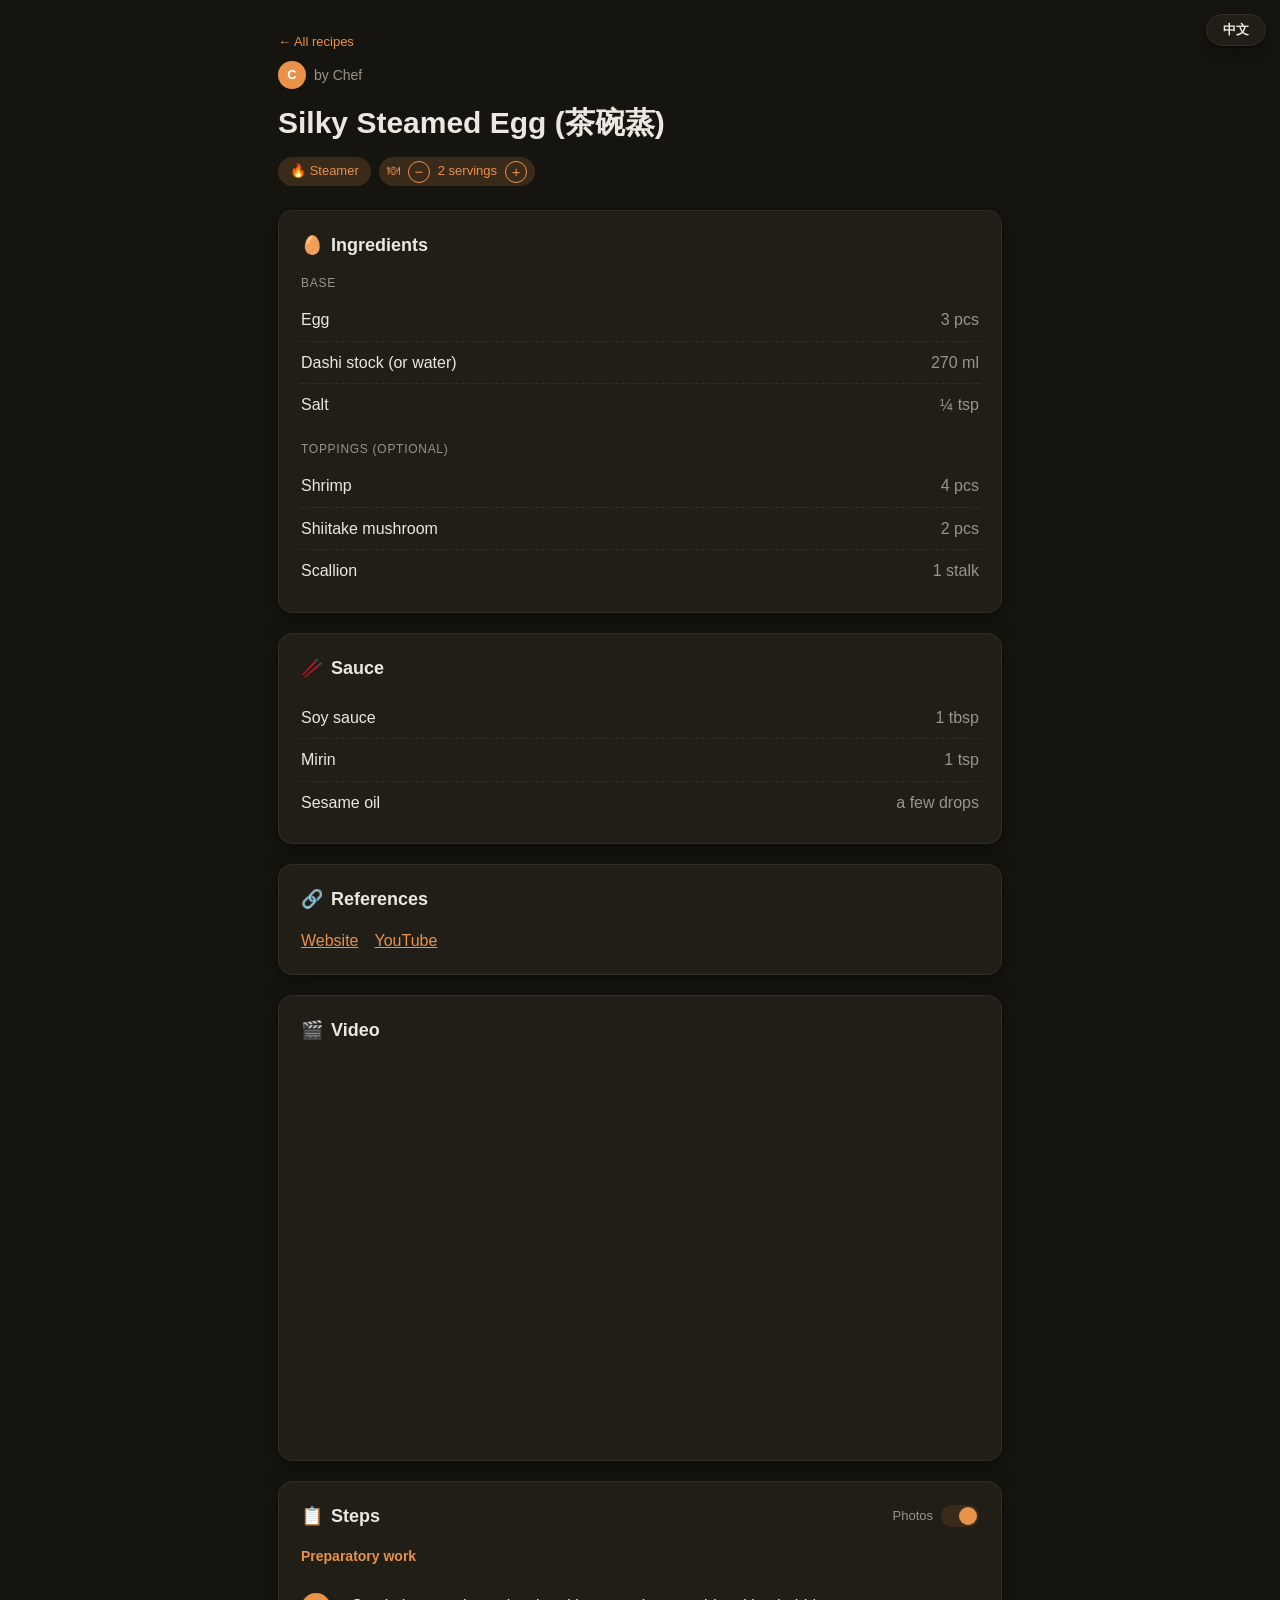
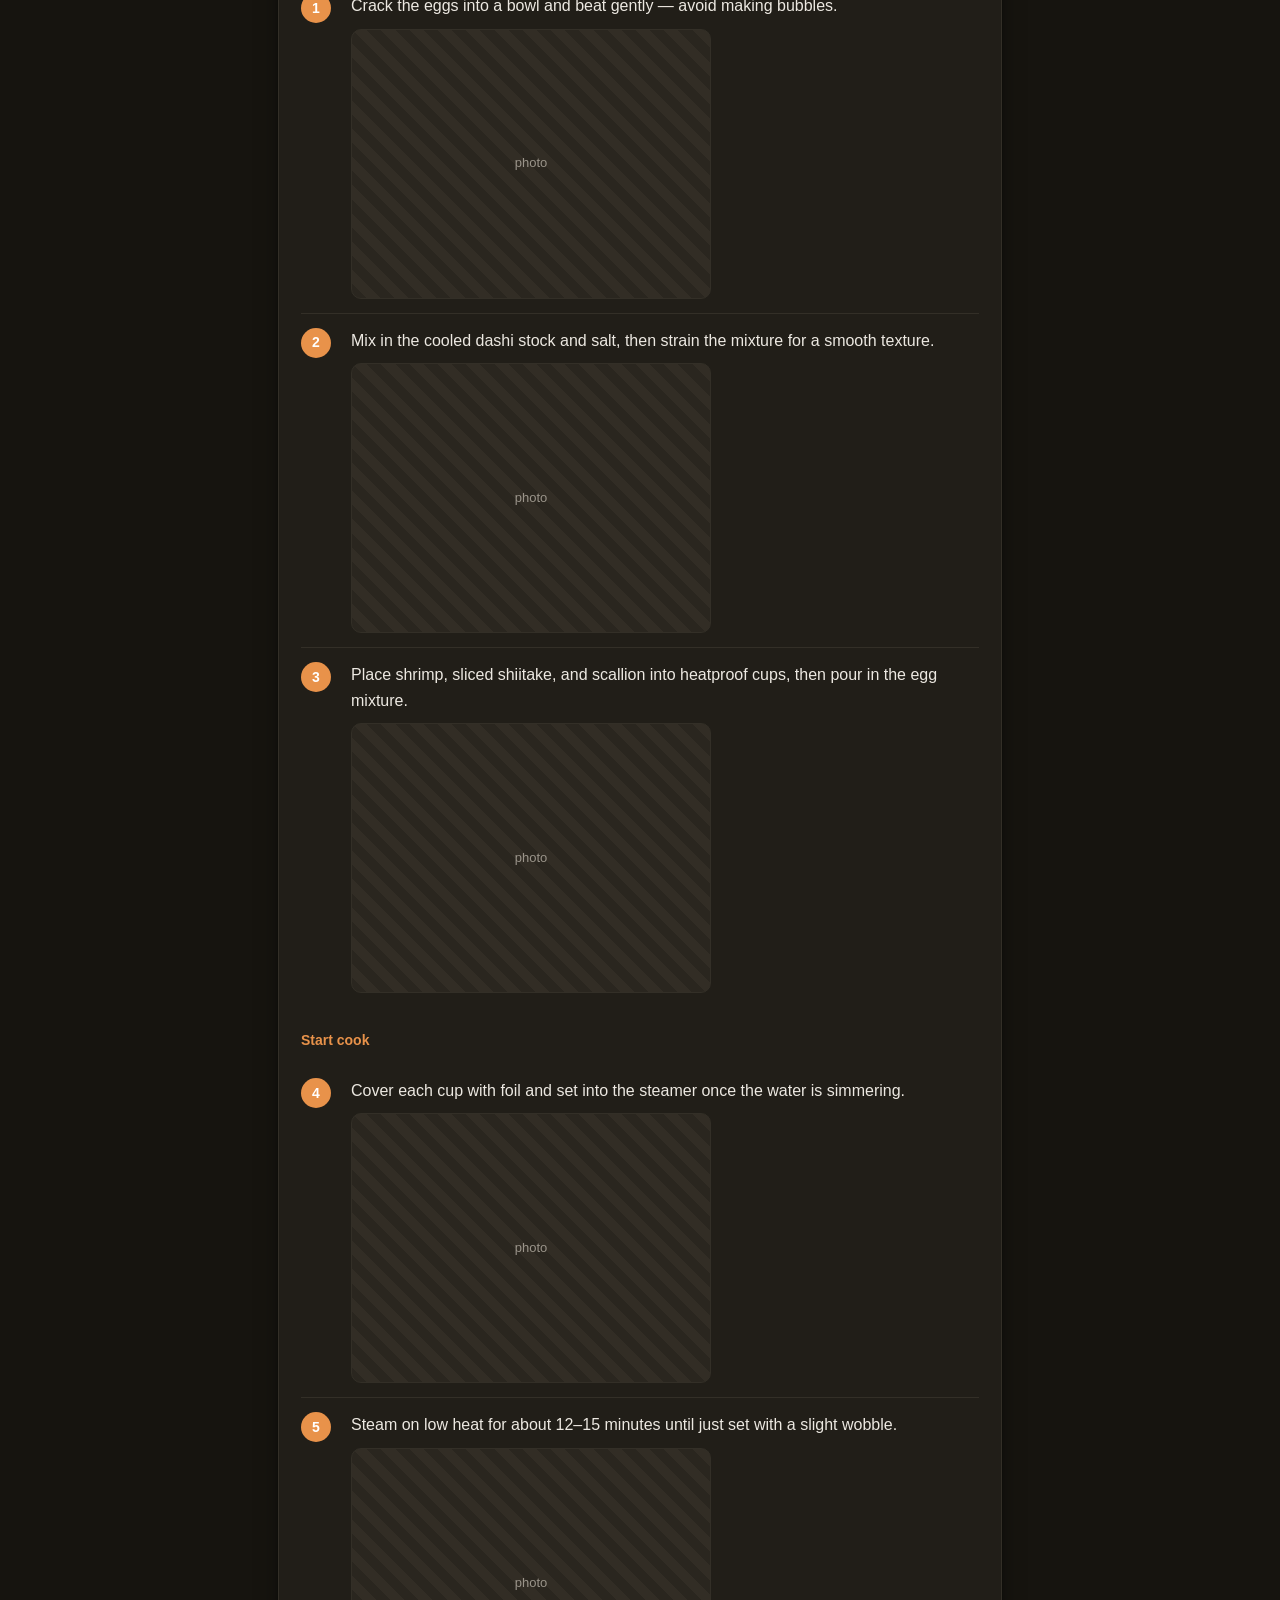
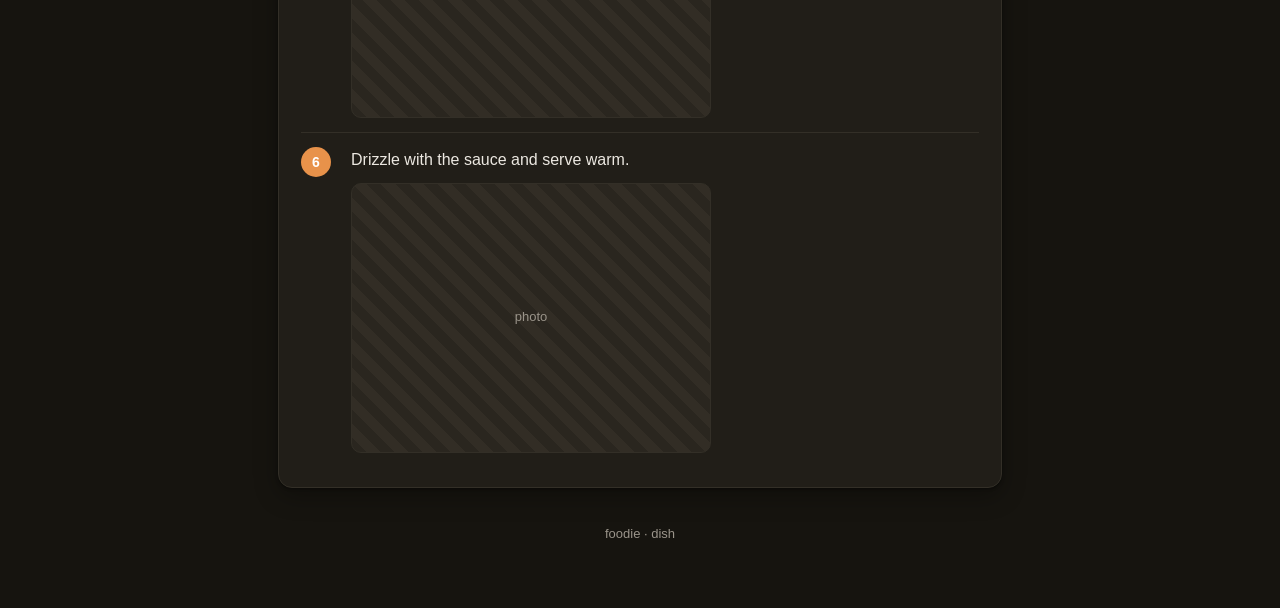
==== dish.html @ c4dac468 "Move dish catalogue into api.js; rename dish files to dish-* - api.js: FoodieApi with getDish(id), l" ====
<!DOCTYPE html>
<html lang="en">
<head>
<meta charset="UTF-8">
<meta name="viewport" content="width=device-width, initial-scale=1.0" />
<title>Chawanmushi · Dish</title>
<link rel="stylesheet" href="style.css">
</head>
<body>
<button id="langBtn" class="lang-btn" type="button">中文</button>
<div class="wrap">

  <header class="hero">
    <div class="crumb"><a id="backLink" href="recipe.html"></a></div>
    <div class="chef"><span class="avatar" id="chefAvatar"></span> <span id="chefBy"></span></div>
    <h1 id="dishName"></h1>
    <div class="tags">
      <span class="tag method" id="tagMethod"></span>
      <span class="serving-stepper">
        <span class="ic">🍽</span>
        <button type="button" id="servMinus" aria-label="Fewer servings">−</button>
        <span class="count" id="servLabel"></span>
        <button type="button" id="servPlus" aria-label="More servings">+</button>
      </span>
    </div>
  </header>

  <!-- Ingredients -->
  <section class="card">
    <h2><span class="ic">🥚</span> <span id="ingredientsTitle"></span></h2>
    <div id="ingredientsBody"></div>
  </section>

  <!-- Sauce -->
  <section class="card">
    <h2><span class="ic">🥢</span> <span id="sauceTitle"></span></h2>
    <ul class="list" id="sauceBody"></ul>
  </section>

  <!-- References -->
  <section class="card refs">
    <h2><span class="ic">🔗</span> <span id="refsTitle"></span></h2>
    <div id="refsBody"></div>
  </section>

  <!-- Video -->
  <section class="card">
    <h2><span class="ic">🎬</span> <span id="videoTitle"></span></h2>
    <div class="video">
      <iframe id="videoFrame" title="Recipe video" loading="lazy"
              allow="accelerometer; autoplay; clipboard-write; encrypted-media; gyroscope; picture-in-picture"
              allowfullscreen></iframe>
    </div>
  </section>

  <!-- Steps -->
  <section class="card">
    <h2>
      <span class="ic">📋</span> <span id="stepsTitle"></span>
      <span class="spacer"></span>
      <label class="switch">
        <span id="photoSwitchLabel"></span>
        <input type="checkbox" id="photoSwitch" checked>
        <span class="track"></span>
      </label>
    </h2>
    <div id="stepsBody"></div>
  </section>

  <footer>foodie · dish</footer>

</div>

<script src="api.js"></script>
<script>
  (function () {
    const LANG_KEY = "foodie.lang";
    const PHOTO_KEY = "foodie.showPhotos";
    const MIN_SERVINGS = 1, MAX_SERVINGS = 20;
    const $ = function (id) { return document.getElementById(id); };
    let i18n = null;           // i18n.json ui block: { en:{…}, zh:{…} }
    let dish = null;           // currently rendered dish
    let dishId = null;
    let lang = "en";
    let servings = 1;          // current (adjustable) serving count
    let showPhotos = true;     // step photo visibility

    function store(key, val) { try { localStorage.setItem(key, val); } catch (e) {} }
    function load(key) { try { return localStorage.getItem(key); } catch (e) { return null; } }

    function el(tag, className, text) {
      const node = document.createElement(tag);
      if (className) node.className = className;
      if (text != null) node.textContent = text;
      return node;
    }

    // Format a scaled amount as a tidy number with common vulgar fractions.
    const FRACTIONS = [
      [0.125, "⅛"], [0.25, "¼"], [0.333, "⅓"], [0.375, "⅜"], [0.5, "½"],
      [0.625, "⅝"], [0.667, "⅔"], [0.75, "¾"], [0.875, "⅞"]
    ];
    function fmtAmount(n) {
      const r = Math.round(n * 1000) / 1000;
      const whole = Math.floor(r + 1e-6);
      const frac = r - whole;
      if (frac <= 0.03) return String(whole);
      for (let i = 0; i < FRACTIONS.length; i++) {
        if (Math.abs(frac - FRACTIONS[i][0]) <= 0.03) {
          return (whole > 0 ? whole + " " : "") + FRACTIONS[i][1];
        }
      }
      return String(Math.round(r * 100) / 100);
    }

    // Quantity text for an item, scaled by the current serving factor.
    function qtyText(it, factor) {
      if (it.amount == null) return it.text || "";
      return fmtAmount(it.amount * factor) + (it.unit ? " " + it.unit : "");
    }

    function rows(parent, items, factor) {
      items.forEach(function (it) {
        const li = el("li");
        li.appendChild(el("span", null, it.name));
        li.appendChild(el("span", "qty", qtyText(it, factor)));
        parent.appendChild(li);
      });
    }


    function render() {
      const ui = i18n[lang];
      const L = dish[lang];
      const factor = servings / dish.servings;

      document.documentElement.lang = lang === "zh" ? "zh-Hant" : "en";
      document.title = L.name + " · dish";

      // Header
      $("langBtn").textContent = ui.langToggle;
      $("backLink").textContent = ui.back;
      $("chefAvatar").textContent = dish.chefInitial || "C";
      $("chefBy").textContent = ui.by;
      $("dishName").textContent = L.name;
      $("tagMethod").textContent = L.method;

      // Serving stepper
      $("servLabel").textContent = servings + " " + (servings === 1 ? ui.serving : ui.servings);
      $("servMinus").disabled = servings <= MIN_SERVINGS;
      $("servPlus").disabled = servings >= MAX_SERVINGS;

      // Section titles
      $("ingredientsTitle").textContent = ui.ingredients;
      $("sauceTitle").textContent = ui.sauce;
      $("refsTitle").textContent = ui.references;
      $("videoTitle").textContent = ui.video;
      $("stepsTitle").textContent = ui.steps;
      $("photoSwitchLabel").textContent = ui.showPhotos;
      $("photoSwitch").checked = showPhotos;

      // Ingredients (grouped, scaled)
      const ing = $("ingredientsBody");
      ing.innerHTML = "";
      L.ingredients.forEach(function (g) {
        ing.appendChild(el("div", "group-label", g.group));
        const ul = el("ul", "list");
        rows(ul, g.items, factor);
        ing.appendChild(ul);
      });

      // Sauce (scaled)
      const sauce = $("sauceBody");
      sauce.innerHTML = "";
      rows(sauce, L.sauce, factor);

      // References
      const refs = $("refsBody");
      refs.innerHTML = "";
      L.references.forEach(function (r) {
        const a = el("a", null, r.label);
        a.href = r.url;
        a.target = "_blank";
        a.rel = "noopener";
        refs.appendChild(a);
      });

      // Video
      $("videoFrame").src = "https://www.youtube.com/embed/" + dish.video;

      // Steps (phases with continuous numbering)
      const steps = $("stepsBody");
      steps.innerHTML = "";
      let offset = 0;
      L.steps.forEach(function (phase) {
        steps.appendChild(el("div", "phase", phase.phase));
        const ol = el("ol", "steps");
        ol.style.counterReset = "step " + offset;
        phase.items.forEach(function (text) {
          const li = el("li");
          const body = el("div", "step-body");
          body.appendChild(el("p", null, text));
          if (showPhotos) body.appendChild(el("div", "photo-ph", ui.photo));
          li.appendChild(body);
          ol.appendChild(li);
        });
        steps.appendChild(ol);
        offset += phase.items.length;
      });
    }

    function fail() {
      document.querySelector(".wrap").innerHTML =
        "<p style='color:var(--muted)'>Could not load recipe data from <code>data/</code>. Serve this page over HTTP (e.g. <code>python -m http.server</code>) — browsers block fetch on file://.</p>";
    }

    fetch("i18n.json")
      .then(function (r) { return r.json(); })
      .then(function (json) {
        i18n = json.ui;
        dishId = new URLSearchParams(location.search).get("id") || FoodieApi.dishIds[0];
        lang = i18n[load(LANG_KEY)] ? load(LANG_KEY) : "en";
        showPhotos = load(PHOTO_KEY) !== "0";
        return FoodieApi.getDish(dishId);
      })
      .then(function (d) { dish = d; servings = d.servings; render(); })
      .catch(fail);

    $("langBtn").addEventListener("click", function () {
      if (!dish) return;
      lang = (lang === "zh") ? "en" : "zh";
      store(LANG_KEY, lang);
      render();
    });

    function changeServings(delta) {
      if (!dish) return;
      const next = Math.min(MAX_SERVINGS, Math.max(MIN_SERVINGS, servings + delta));
      if (next === servings) return;
      servings = next;
      render();
    }
    $("servMinus").addEventListener("click", function () { changeServings(-1); });
    $("servPlus").addEventListener("click", function () { changeServings(1); });

    $("photoSwitch").addEventListener("change", function (e) {
      showPhotos = e.target.checked;
      store(PHOTO_KEY, showPhotos ? "1" : "0");
      render();
    });
  })();
</script>
</body>
</html>
---- style.css ----
/* ===== foodie — shared styles (dish.html + recipe.html) ===== */

:root {
  --bg: #16140f;
  --card: #211e18;
  --ink: #ece8e1;
  --muted: #9a948a;
  --line: #332f27;
  --accent: #e8924a;
  --accent-soft: #3a2a1a;
  --radius: 14px;
  --shadow: 0 1px 3px rgba(0,0,0,.4), 0 8px 24px rgba(0,0,0,.3);
}

* { box-sizing: border-box; }

body {
  margin: 0;
  font-family: -apple-system, "Segoe UI", "Noto Sans TC", Roboto, Helvetica, Arial, sans-serif;
  color: var(--ink);
  background: var(--bg);
  line-height: 1.6;
}
a { color: var(--accent); }

.wrap { max-width: 760px; margin: 0 auto; padding: 32px 18px 64px; }
h1 { font-size: 30px; margin: 4px 0 10px; }
footer { text-align: center; color: var(--muted); font-size: 13px; margin-top: 36px; }

/* Language toggle (both pages) */
.lang-btn {
  position: fixed; top: 14px; right: 14px; z-index: 10;
  background: var(--card); color: var(--ink);
  border: 1px solid var(--line); border-radius: 999px;
  padding: 6px 16px; font-size: 13px; font-weight: 600; cursor: pointer;
  box-shadow: var(--shadow); transition: color .15s, border-color .15s;
}
.lang-btn:hover { border-color: var(--accent); color: var(--accent); }

/* ===== Header ===== */
.hero { margin-bottom: 24px; }
.hero .brand { font-size: 13px; color: var(--accent); letter-spacing: .08em; text-transform: uppercase; }
.subtitle { color: var(--muted); font-size: 15px; margin: 0; }
.crumb { font-size: 13px; color: var(--muted); margin-bottom: 8px; }
.crumb a { text-decoration: none; }
.chef {
  display: inline-flex; align-items: center; gap: 8px;
  font-size: 14px; color: var(--muted); margin-bottom: 6px;
}
.chef .avatar {
  width: 28px; height: 28px; border-radius: 50%;
  background: var(--accent); color: #fff;
  display: grid; place-items: center; font-size: 13px; font-weight: 600;
}
.tags { display: flex; flex-wrap: wrap; gap: 8px; }
.tag {
  font-size: 13px; padding: 4px 12px; border-radius: 999px;
  background: var(--accent-soft); color: var(--accent); font-weight: 500;
}
.tag.method::before { content: "🔥 "; }

/* Serving stepper */
.serving-stepper {
  display: inline-flex; align-items: center; gap: 8px;
  font-size: 13px; padding: 3px 8px; border-radius: 999px;
  background: var(--accent-soft); color: var(--accent); font-weight: 500;
}
.serving-stepper .ic { font-size: 13px; }
.serving-stepper button {
  width: 22px; height: 22px; flex: none; border-radius: 50%;
  border: 1px solid var(--accent); background: transparent; color: var(--accent);
  font-size: 15px; line-height: 1; cursor: pointer; padding: 0;
  display: grid; place-items: center;
}
.serving-stepper button:hover:not(:disabled) { background: var(--accent); color: var(--bg); }
.serving-stepper button:disabled { opacity: .35; cursor: default; }
.serving-stepper .count { min-width: 4.5em; text-align: center; }

/* ===== Cards (dish detail) ===== */
.card {
  background: var(--card); border: 1px solid var(--line);
  border-radius: var(--radius); box-shadow: var(--shadow);
  padding: 20px 22px; margin-top: 20px;
}
.card h2 {
  font-size: 18px; margin: 0 0 14px; display: flex; align-items: center; gap: 8px;
}
.card h2 .ic { font-size: 18px; }
.card h2 .spacer { flex: 1; }

/* Toggle switch */
.switch {
  display: inline-flex; align-items: center; gap: 8px;
  font-size: 13px; font-weight: 500; color: var(--muted); cursor: pointer;
}
.switch input { position: absolute; opacity: 0; width: 0; height: 0; }
.switch .track {
  width: 38px; height: 22px; flex: none; border-radius: 999px;
  background: var(--line); position: relative; transition: background .15s;
}
.switch .track::after {
  content: ""; position: absolute; top: 2px; left: 2px;
  width: 18px; height: 18px; border-radius: 50%;
  background: var(--muted); transition: transform .15s, background .15s;
}
.switch input:checked + .track { background: var(--accent-soft); }
.switch input:checked + .track::after { transform: translateX(16px); background: var(--accent); }
.switch input:focus-visible + .track { outline: 2px solid var(--accent); outline-offset: 2px; }

/* Ingredients */
ul.list { list-style: none; margin: 0; padding: 0; }
ul.list li {
  display: flex; justify-content: space-between; gap: 16px;
  padding: 8px 0; border-bottom: 1px dashed var(--line);
}
ul.list li:last-child { border-bottom: 0; }
ul.list .qty { color: var(--muted); white-space: nowrap; }
.group-label {
  font-size: 12px; text-transform: uppercase; letter-spacing: .06em;
  color: var(--muted); margin: 14px 0 6px;
}
.group-label:first-child { margin-top: 0; }

/* Video */
.video { position: relative; padding-bottom: 56.25%; height: 0; border-radius: 10px; overflow: hidden; }
.video iframe { position: absolute; inset: 0; width: 100%; height: 100%; border: 0; }

/* References */
.refs a { display: inline-block; margin-right: 16px; }

/* Steps */
.phase { font-size: 14px; font-weight: 600; color: var(--accent); margin: 22px 0 12px; }
.phase:first-of-type { margin-top: 4px; }
ol.steps { list-style: none; counter-reset: step; margin: 0; padding: 0; }
ol.steps li {
  counter-increment: step;
  display: grid; grid-template-columns: 36px 1fr; gap: 14px;
  padding: 14px 0; border-top: 1px solid var(--line);
}
ol.steps li:first-child { border-top: 0; }
ol.steps li::before {
  content: counter(step);
  width: 30px; height: 30px; border-radius: 50%;
  background: var(--accent); color: #fff;
  display: grid; place-items: center; font-size: 14px; font-weight: 600;
}
.step-body p { margin: 0 0 10px; }
.step-body img {
  width: 100%; max-width: 360px; border-radius: 10px; display: block;
  border: 1px solid var(--line);
}
.photo-ph {
  width: 100%; max-width: 360px; aspect-ratio: 4 / 3; border-radius: 10px;
  background: repeating-linear-gradient(45deg, #2a261f, #2a261f 10px, #322d25 10px, #322d25 20px);
  display: grid; place-items: center; color: var(--muted); font-size: 13px;
  border: 1px solid var(--line);
}

/* ===== Recipe listing ===== */
.grid { display: grid; gap: 16px; margin-top: 28px; }
@media (min-width: 560px) { .grid { grid-template-columns: 1fr 1fr; } }

.dish-card {
  display: flex; align-items: center; justify-content: space-between; gap: 12px;
  background: var(--card); border: 1px solid var(--line);
  border-radius: var(--radius); box-shadow: var(--shadow);
  padding: 20px 22px; text-decoration: none; color: var(--ink);
  transition: border-color .15s, transform .15s;
}
.dish-card:hover { border-color: var(--accent); transform: translateY(-2px); }
.dish-card .meta { display: flex; align-items: center; gap: 12px; min-width: 0; }
.dish-card .ic {
  width: 40px; height: 40px; flex: none; border-radius: 10px;
  background: var(--accent-soft); display: grid; place-items: center; font-size: 20px;
}
.dish-card .name { font-size: 16px; font-weight: 600; }
.dish-card .arrow { color: var(--accent); font-size: 20px; flex: none; }
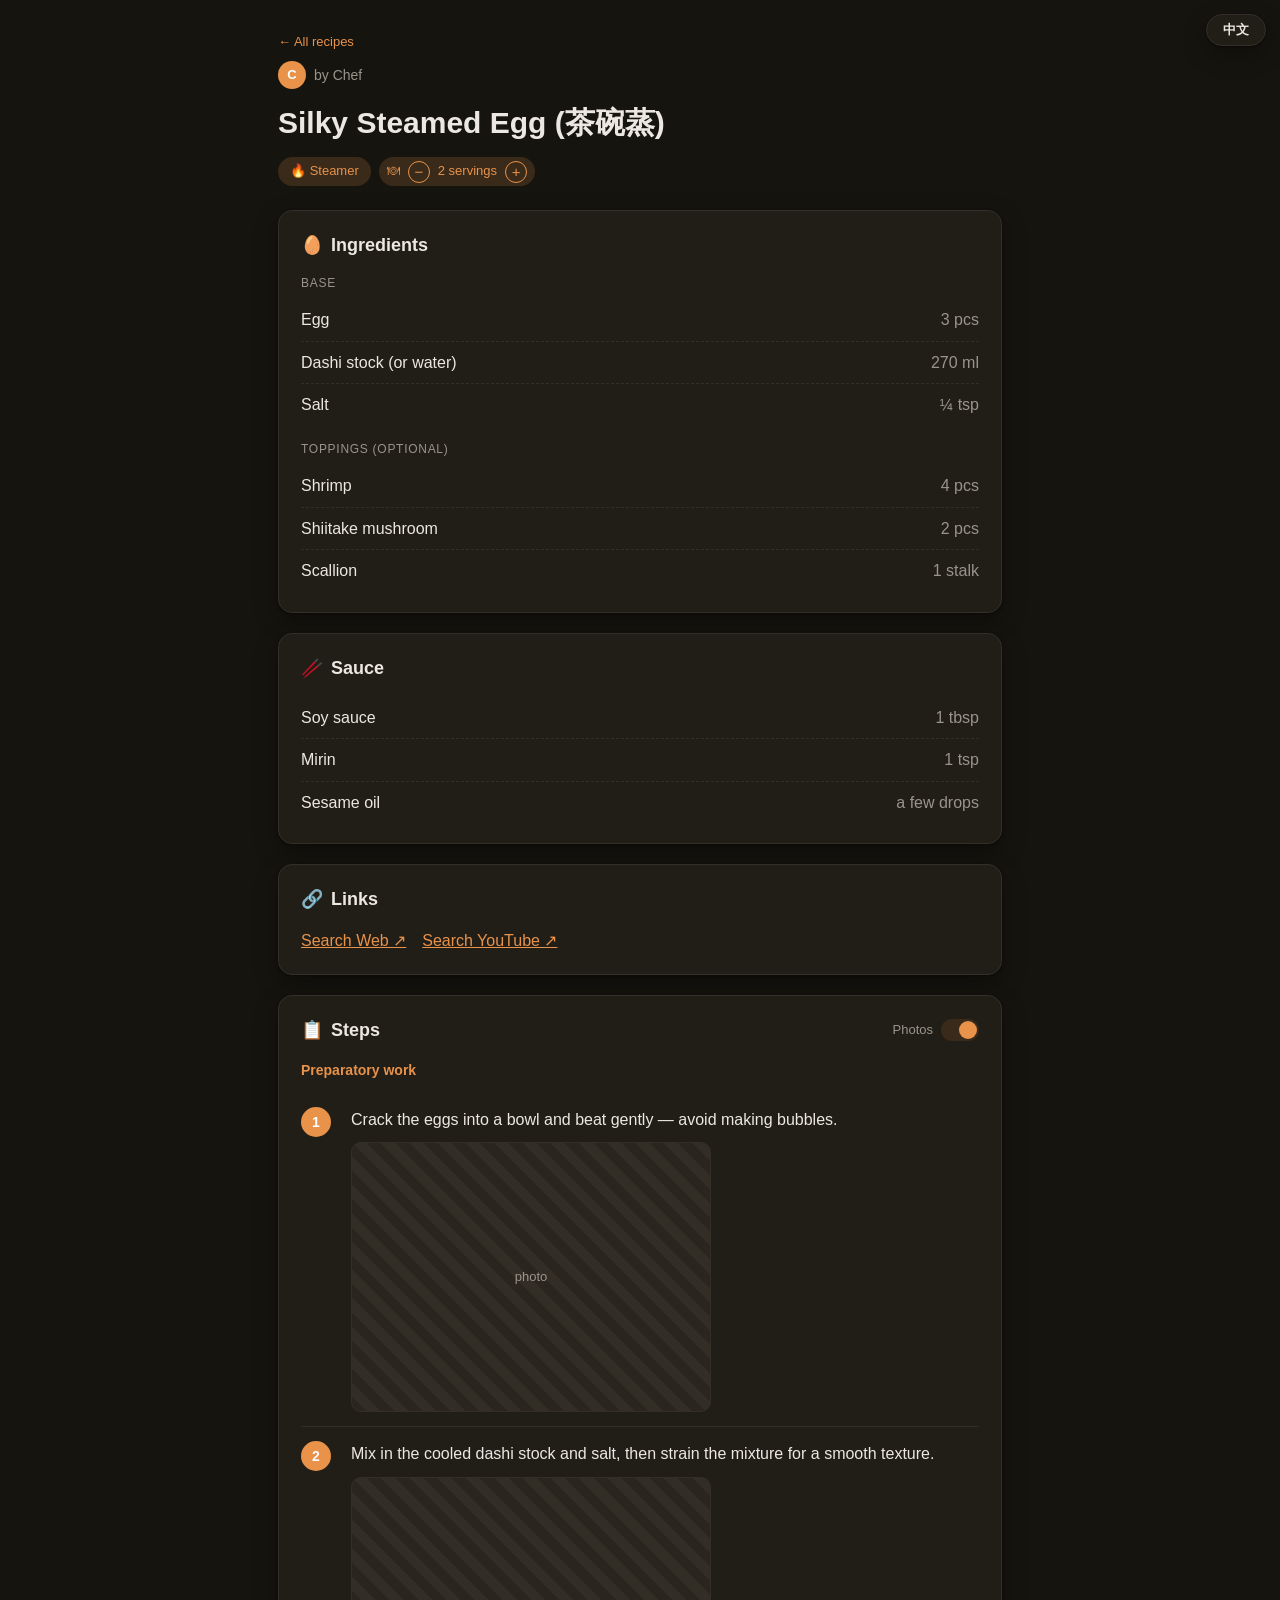
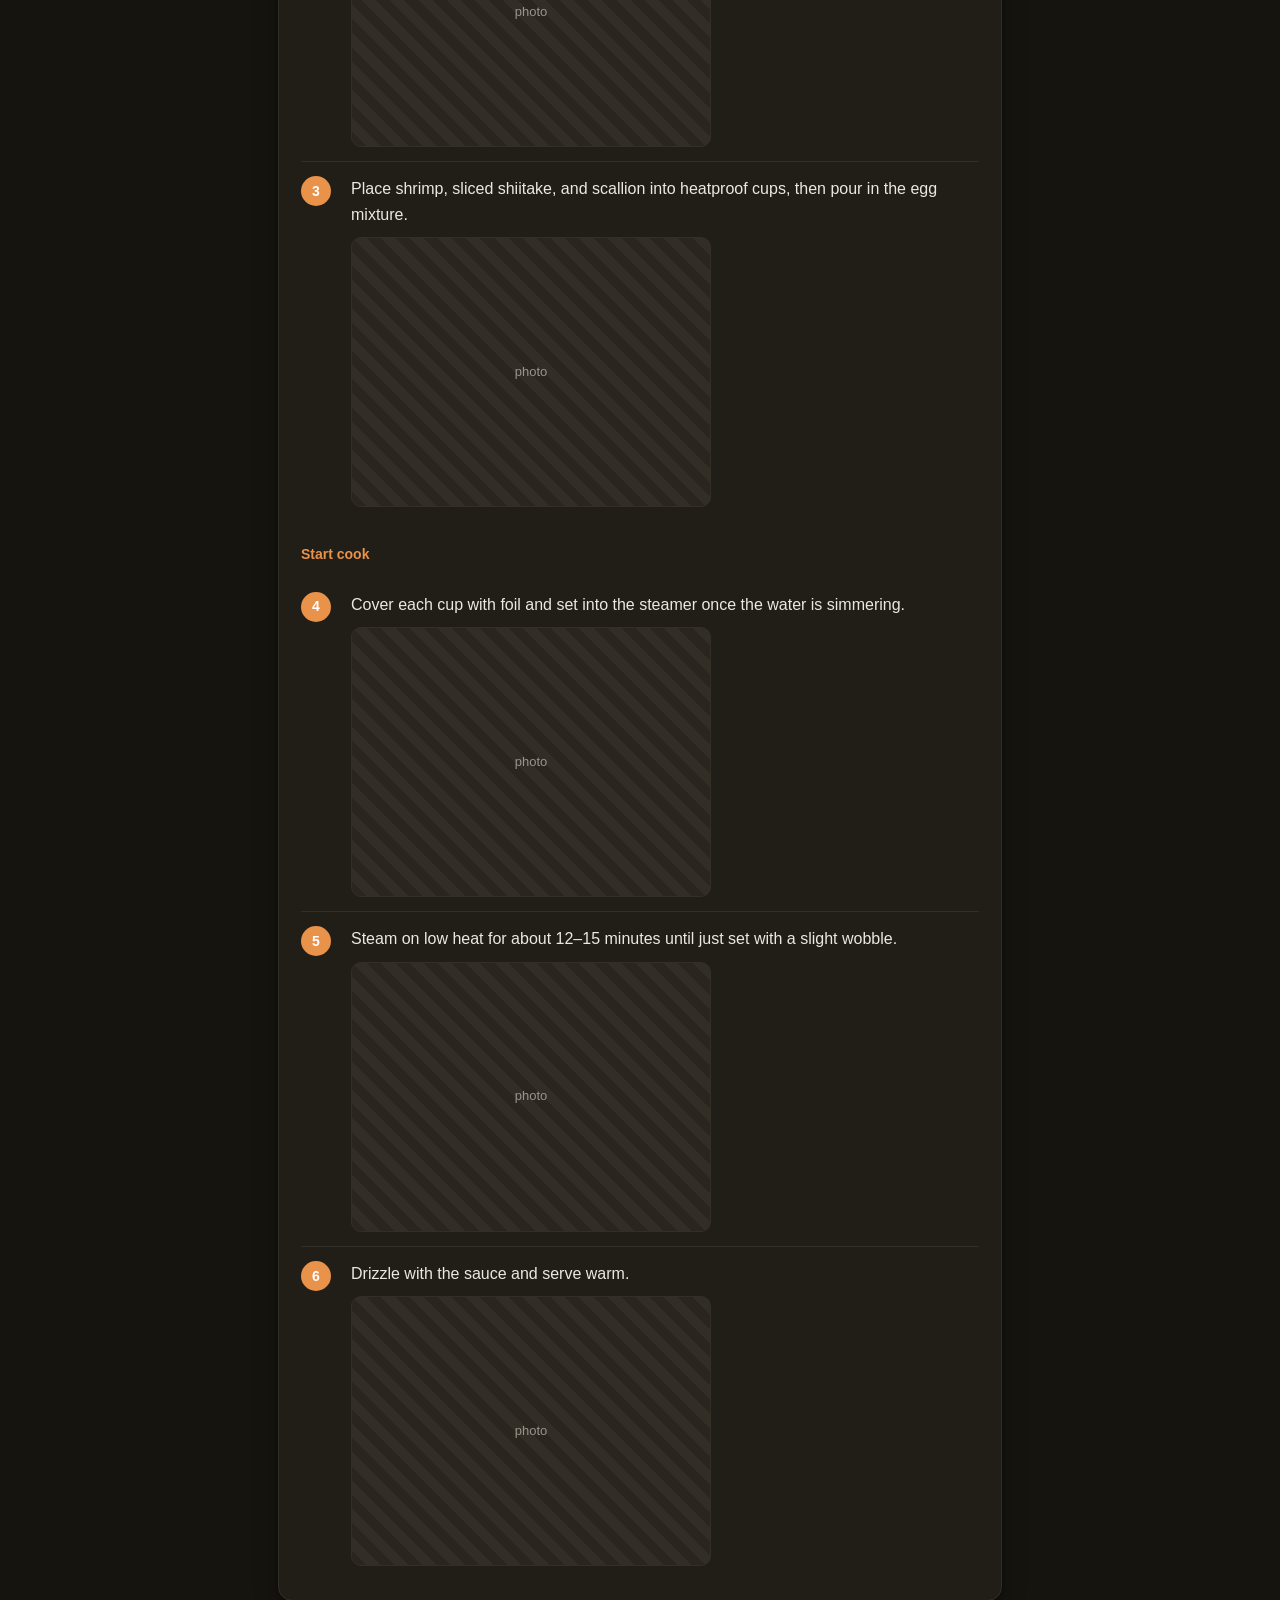
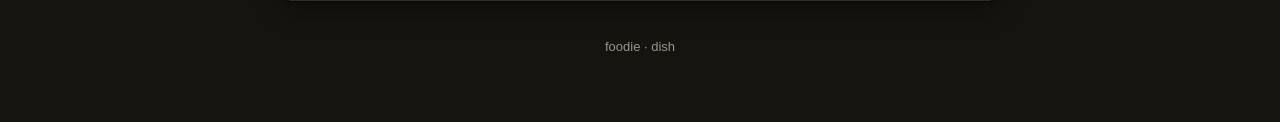
==== commit 045b6ff0: "Menu links/website/reservation overhaul + map click-through Maps: clicking a card now opens that res" ====
--- a/dish.html
+++ b/dish.html
@@ -37,20 +37,10 @@
     <ul class="list" id="sauceBody"></ul>
   </section>
 
-  <!-- References -->
+  <!-- Links -->
   <section class="card refs">
-    <h2><span class="ic">🔗</span> <span id="refsTitle"></span></h2>
-    <div id="refsBody"></div>
-  </section>
-
-  <!-- Video -->
-  <section class="card">
-    <h2><span class="ic">🎬</span> <span id="videoTitle"></span></h2>
-    <div class="video">
-      <iframe id="videoFrame" title="Recipe video" loading="lazy"
-              allow="accelerometer; autoplay; clipboard-write; encrypted-media; gyroscope; picture-in-picture"
-              allowfullscreen></iframe>
-    </div>
+    <h2><span class="ic">🔗</span> <span id="linksTitle"></span></h2>
+    <div id="linksBody"></div>
   </section>
 
   <!-- Steps -->
@@ -72,6 +62,7 @@
 </div>
 
 <script src="api.js"></script>
+<script src="links.js"></script>
 <script>
   (function () {
     const LANG_KEY = "foodie.lang";
@@ -153,8 +144,7 @@
       // Section titles
       $("ingredientsTitle").textContent = ui.ingredients;
       $("sauceTitle").textContent = ui.sauce;
-      $("refsTitle").textContent = ui.references;
-      $("videoTitle").textContent = ui.video;
+      $("linksTitle").textContent = ui.links;
       $("stepsTitle").textContent = ui.steps;
       $("photoSwitchLabel").textContent = ui.showPhotos;
       $("photoSwitch").checked = showPhotos;
@@ -174,19 +164,18 @@
       sauce.innerHTML = "";
       rows(sauce, L.sauce, factor);
 
-      // References
-      const refs = $("refsBody");
-      refs.innerHTML = "";
-      L.references.forEach(function (r) {
-        const a = el("a", null, r.label);
-        a.href = r.url;
-        a.target = "_blank";
-        a.rel = "noopener";
-        refs.appendChild(a);
-      });
-
-      // Video
-      $("videoFrame").src = "https://www.youtube.com/embed/" + dish.video;
+      // Links — web & YouTube search for the dish recipe.
+      const links = $("linksBody");
+      links.innerHTML = "";
+      const q = L.name + (lang === "zh" ? " 食譜" : " recipe");
+      [[ui.searchWeb, FoodieLinks.webSearch(q)], [ui.searchYoutube, FoodieLinks.youtubeSearch(q)]]
+        .forEach(function (pair) {
+          const a = el("a", null, pair[0]);
+          a.href = pair[1];
+          a.target = "_blank";
+          a.rel = "noopener";
+          links.appendChild(a);
+        });
 
       // Steps (phases with continuous numbering)
       const steps = $("stepsBody");
--- a/style.css
+++ b/style.css
@@ -121,11 +121,7 @@
 }
 .group-label:first-child { margin-top: 0; }
 
-/* Video */
-.video { position: relative; padding-bottom: 56.25%; height: 0; border-radius: 10px; overflow: hidden; }
-.video iframe { position: absolute; inset: 0; width: 100%; height: 100%; border: 0; }
-
-/* References */
+/* Inline link rows (dish/menu link sections) */
 .refs a { display: inline-block; margin-right: 16px; }
 
 /* Steps */
@@ -174,4 +170,92 @@
   background: var(--accent-soft); display: grid; place-items: center; font-size: 20px;
 }
 .dish-card .name { font-size: 16px; font-weight: 600; }
+.dish-card .nav-desc { display: block; color: var(--muted); font-size: 13px; margin-top: 2px; }
 .dish-card .arrow { color: var(--accent); font-size: 20px; flex: none; }
+
+/* ===== Map (maps.html) ===== */
+#map {
+  height: 380px; margin-top: 28px;
+  border: 1px solid var(--line); border-radius: var(--radius);
+  box-shadow: var(--shadow); overflow: hidden;
+  background: var(--card);
+}
+/* Tame Leaflet's default light chrome to fit the dark theme */
+.leaflet-container { background: var(--card); font: inherit; }
+.leaflet-popup-content-wrapper, .leaflet-popup-tip {
+  background: var(--card); color: var(--ink);
+  border: 1px solid var(--line); box-shadow: var(--shadow);
+}
+.leaflet-popup-content { margin: 12px 14px; }
+.leaflet-popup-content .pop-name { display: block; font-weight: 600; }
+.leaflet-popup-content .pop-cuisine { display: block; color: var(--muted); font-size: 13px; margin-top: 2px; }
+.leaflet-popup-content .pop-links { display: grid; gap: 4px; margin-top: 8px; }
+.leaflet-popup-content .pop-link { font-size: 13px; font-weight: 600; }
+.leaflet-popup-content-wrapper a.leaflet-popup-close-button { color: var(--muted); }
+.leaflet-bar a, .leaflet-bar a:hover {
+  background: var(--card); color: var(--ink); border-bottom-color: var(--line);
+}
+
+/* ===== Filters (maps.html) ===== */
+.filters { margin-top: 24px; display: grid; gap: 10px; }
+.filter-group { display: flex; flex-wrap: wrap; align-items: center; gap: 8px; }
+.filter-label {
+  font-size: 12px; text-transform: uppercase; letter-spacing: .06em;
+  color: var(--muted); min-width: 72px;
+}
+.filter-chip {
+  font-size: 12px; padding: 4px 12px; border-radius: 999px; font-weight: 500;
+  border: 1px solid var(--line); background: transparent; color: var(--ink);
+  cursor: pointer; transition: border-color .15s, background .15s, color .15s;
+}
+.filter-chip:hover { border-color: var(--accent); color: var(--accent); }
+.filter-chip.on { background: var(--accent); color: var(--bg); border-color: var(--accent); }
+
+/* ===== Menu (menu.html) ===== */
+.rest-head { display: flex; align-items: center; gap: 14px; margin-bottom: 8px; }
+.rest-head .ic {
+  width: 48px; height: 48px; flex: none; border-radius: 12px;
+  background: var(--accent-soft); display: grid; place-items: center; font-size: 24px;
+}
+.rest-head h1 { margin: 0; font-size: 26px; }
+.hero .addr { color: var(--muted); font-size: 14px; margin: 6px 0 10px; }
+.menu-name .sub { display: block; color: var(--muted); font-size: 13px; margin-top: 2px; }
+#menuBody .empty { color: var(--muted); font-size: 14px; }
+
+/* ===== Restaurant listing (maps.html) ===== */
+.rest-card .empty, .grid .empty { color: var(--muted); font-size: 14px; }
+.rest-card {
+  display: flex; align-items: flex-start; gap: 14px;
+  background: var(--card); border: 1px solid var(--line);
+  border-radius: var(--radius); box-shadow: var(--shadow);
+  padding: 18px 20px; text-align: left; width: 100%;
+  color: var(--ink); cursor: pointer; font: inherit;
+  transition: border-color .15s, transform .15s;
+}
+.rest-card:hover { border-color: var(--accent); transform: translateY(-2px); }
+.rest-card.active { border-color: var(--accent); }
+.rest-card .ic {
+  width: 44px; height: 44px; flex: none; border-radius: 10px;
+  background: var(--accent-soft); display: grid; place-items: center; font-size: 22px;
+}
+.rest-card .body { min-width: 0; }
+.rest-card .name { font-size: 16px; font-weight: 600; }
+.rest-card .cuisine { color: var(--accent); font-size: 13px; margin: 2px 0 6px; }
+.rest-card .addr { color: var(--muted); font-size: 13px; }
+.rest-card .note { color: var(--muted); font-size: 13px; margin-top: 6px; }
+.chips { display: flex; flex-wrap: wrap; gap: 6px; margin-top: 8px; }
+.chip {
+  font-size: 12px; padding: 3px 10px; border-radius: 999px; font-weight: 500;
+}
+.chip-area {
+  background: transparent; color: var(--accent); border: 1px solid var(--accent);
+}
+.chip-tag { background: var(--accent-soft); color: var(--accent); }
+.chip-meal {
+  background: transparent; color: var(--muted); border: 1px solid var(--line);
+}
+.chip-service { background: var(--line); color: var(--ink); }
+.chip-dist { background: var(--accent); color: var(--bg); }
+.chip-price { background: var(--accent-soft); color: var(--accent); font-weight: 700; }
+.chip-party { background: transparent; color: var(--muted); border: 1px solid var(--line); }
+.chip-branch { background: var(--accent); color: var(--bg); }
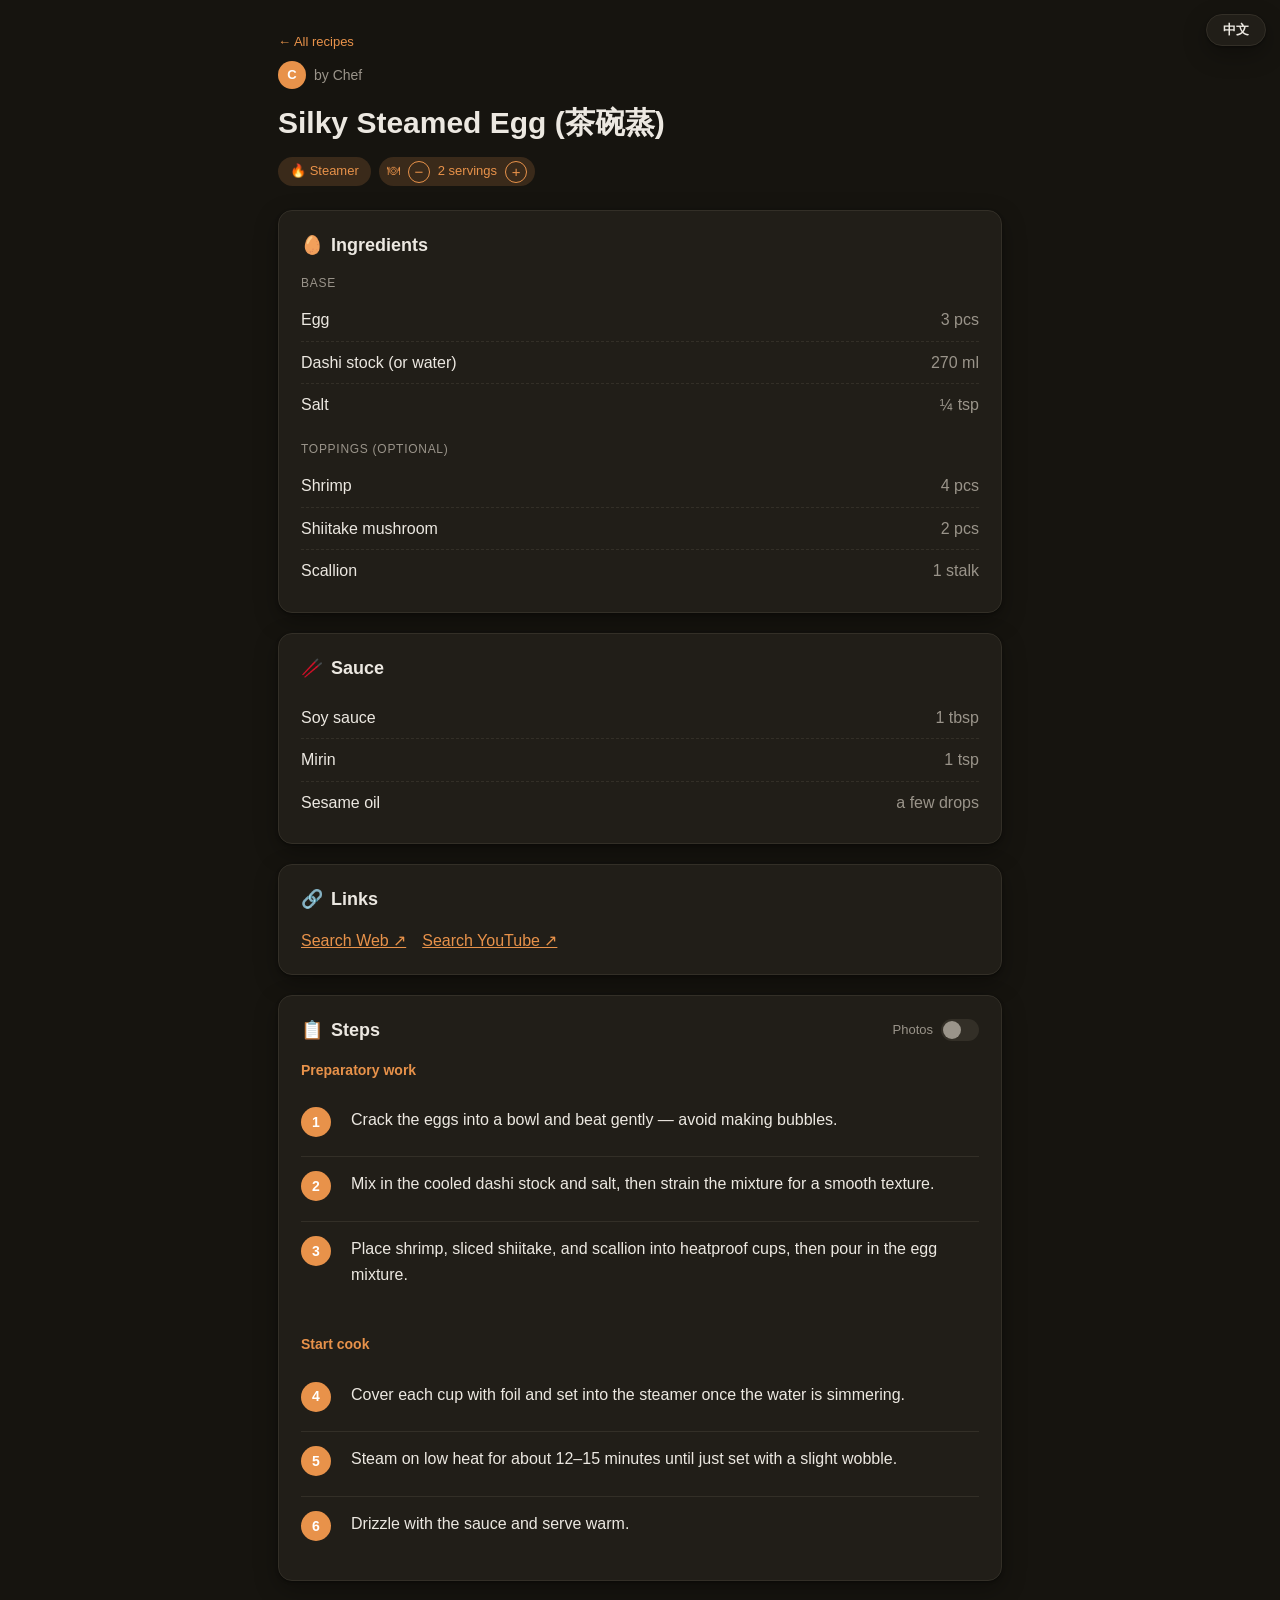
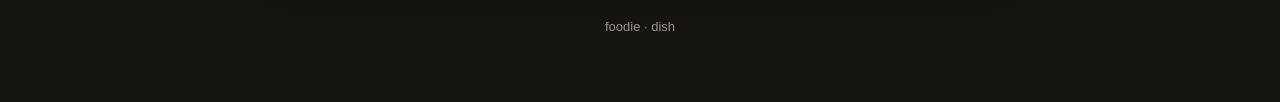
==== commit 01c8be84: "dish: default step photos to off Co-Authored-By: Claude Opus 4.8 (1M context) <noreply@anthropic.com" ====
--- a/dish.html
+++ b/dish.html
@@ -50,7 +50,7 @@
       <span class="spacer"></span>
       <label class="switch">
         <span id="photoSwitchLabel"></span>
-        <input type="checkbox" id="photoSwitch" checked>
+        <input type="checkbox" id="photoSwitch">
         <span class="track"></span>
       </label>
     </h2>
@@ -74,7 +74,7 @@
     let dishId = null;
     let lang = "en";
     let servings = 1;          // current (adjustable) serving count
-    let showPhotos = true;     // step photo visibility
+    let showPhotos = false;    // step photo visibility (off by default)
 
     function store(key, val) { try { localStorage.setItem(key, val); } catch (e) {} }
     function load(key) { try { return localStorage.getItem(key); } catch (e) { return null; } }
@@ -167,7 +167,7 @@
       // Links — web & YouTube search for the dish recipe.
       const links = $("linksBody");
       links.innerHTML = "";
-      const q = L.name + (lang === "zh" ? " 食譜" : " recipe");
+      const q = L.name + " " + ui.recipeKeyword;
       [[ui.searchWeb, FoodieLinks.webSearch(q)], [ui.searchYoutube, FoodieLinks.youtubeSearch(q)]]
         .forEach(function (pair) {
           const a = el("a", null, pair[0]);
@@ -200,16 +200,20 @@
 
     function fail() {
       document.querySelector(".wrap").innerHTML =
-        "<p style='color:var(--muted)'>Could not load recipe data from <code>data/</code>. Serve this page over HTTP (e.g. <code>python -m http.server</code>) — browsers block fetch on file://.</p>";
+        "<p style='color:var(--muted)'>Could not load recipe data from <code>data/</code>. Serve this page over HTTP — browsers block fetch on file://.</p>";
     }
 
     fetch("i18n.json")
       .then(function (r) { return r.json(); })
       .then(function (json) {
         i18n = json.ui;
-        dishId = new URLSearchParams(location.search).get("id") || FoodieApi.dishIds[0];
         lang = i18n[load(LANG_KEY)] ? load(LANG_KEY) : "en";
-        showPhotos = load(PHOTO_KEY) !== "0";
+        showPhotos = load(PHOTO_KEY) === "1";
+        const qid = new URLSearchParams(location.search).get("id");
+        return qid ? qid : FoodieApi.getDishIds().then(function (ids) { return ids[0]; });
+      })
+      .then(function (id) {
+        dishId = id;
         return FoodieApi.getDish(dishId);
       })
       .then(function (d) { dish = d; servings = d.servings; render(); })
--- a/style.css
+++ b/style.css
@@ -8,6 +8,7 @@
   --line: #332f27;
   --accent: #e8924a;
   --accent-soft: #3a2a1a;
+  --warn: #e26d5c;
   --radius: 14px;
   --shadow: 0 1px 3px rgba(0,0,0,.4), 0 8px 24px rgba(0,0,0,.3);
 }
@@ -124,6 +125,165 @@
 /* Inline link rows (dish/menu link sections) */
 .refs a { display: inline-block; margin-right: 16px; }
 
+/* ===== My ingredients (ingredients.html) ===== */
+ul.pantry { list-style: none; margin: 0; padding: 0; }
+ul.pantry li { padding: 12px 0; border-bottom: 1px dashed var(--line); }
+ul.pantry li:last-child { border-bottom: 0; }
+ul.pantry .item-row { display: flex; justify-content: space-between; gap: 16px; }
+ul.pantry .name { font-weight: 500; }
+ul.pantry .qty { color: var(--muted); white-space: nowrap; }
+ul.pantry .desc { color: var(--ink); font-size: 13px; margin-top: 4px; }
+ul.pantry .tip { color: var(--muted); font-size: 13px; margin-top: 4px; }
+ul.pantry .tip::before { content: "💡 "; }
+
+/* ===== Meat cuts (guide-cuts.html) ===== */
+ul.cuts { list-style: none; margin: 0; padding: 0; }
+ul.cuts li { padding: 12px 0; border-bottom: 1px dashed var(--line); }
+ul.cuts li:last-child { border-bottom: 0; }
+ul.cuts .cut-head { display: flex; flex-wrap: wrap; align-items: baseline; gap: 4px 8px; }
+ul.cuts .cut-name { font-weight: 600; }
+ul.cuts .cut-alt { color: var(--muted); font-size: 13px; }
+ul.cuts .cut-desc { color: var(--muted); font-size: 14px; margin-top: 4px; }
+ul.cuts .cut-tip { color: var(--muted); font-size: 13px; margin-top: 4px; }
+ul.cuts .cut-tip::before { content: "💡 "; }
+ul.cuts .cut-cook { display: flex; flex-wrap: wrap; align-items: center; gap: 6px; margin-top: 6px; font-size: 12px; }
+ul.cuts .cook-label {
+  color: var(--muted); text-transform: uppercase; letter-spacing: .04em; margin-right: 2px;
+}
+ul.cuts .cook-chip { padding: 2px 9px; border-radius: 999px; font-weight: 500; border: 1px solid var(--line); }
+ul.cuts .cook-best .cook-chip { color: var(--accent); background: var(--accent-soft); border-color: var(--accent-soft); }
+ul.cuts .cook-best .cook-chip::before { content: "✓ "; }
+ul.cuts .cook-worst .cook-chip { color: var(--warn); border-color: var(--warn); }
+ul.cuts .cook-worst .cook-chip::before { content: "✗ "; }
+
+/* "What you can cook" suggestions (ingredients.html) */
+ul.cook-suggest { list-style: none; margin: 0; padding: 0; }
+ul.cook-suggest li {
+  display: flex; flex-wrap: wrap; align-items: center; gap: 6px 12px;
+  padding: 10px 0; border-bottom: 1px dashed var(--line);
+}
+ul.cook-suggest li:last-child { border-bottom: 0; }
+ul.cook-suggest .cook-dish { font-weight: 600; text-decoration: none; }
+ul.cook-suggest .cook-dish:hover { text-decoration: underline; }
+ul.cook-suggest .cook-ok { font-size: 12px; color: var(--accent); }
+ul.cook-suggest .cook-ok::before { content: "✓ "; }
+ul.cook-suggest .cook-missing {
+  display: flex; flex-wrap: wrap; align-items: center; gap: 6px;
+  font-size: 12px; color: var(--muted);
+}
+ul.cook-suggest .miss-chip {
+  padding: 2px 9px; border-radius: 999px; border: 1px solid var(--line); color: var(--muted);
+}
+ul.cook-suggest .miss-chip::before { content: "✗ "; color: var(--warn); }
+
+/* Click a row to edit its storage and amount */
+.edit-hint { color: var(--muted); font-size: 13px; margin: 6px 0 0; }
+.est-hint { display: inline-block; margin-top: 4px; color: var(--muted); font-size: 12px; }
+.edit-hint::before { content: "✎ "; }
+.view-toggle { display: flex; flex-wrap: wrap; align-items: center; gap: 8px; margin-top: 14px; }
+.view-label {
+  font-size: 12px; text-transform: uppercase; letter-spacing: .06em;
+  color: var(--muted); margin-right: 2px;
+}
+ul.pantry li { cursor: pointer; }
+ul.pantry li:hover .name { color: var(--accent); }
+ul.pantry .row-left { display: inline-flex; align-items: center; gap: 8px; min-width: 0; }
+.type-chip {
+  font-size: 11px; padding: 2px 9px; border-radius: 999px; white-space: nowrap;
+  background: var(--accent-soft); color: var(--accent); font-weight: 500;
+}
+ul.pantry .meta-row {
+  display: flex; flex-wrap: wrap; gap: 4px 14px;
+  margin-top: 6px; font-size: 12px; color: var(--muted);
+}
+ul.pantry .meta-row .m-expiry.soon { color: var(--accent); }
+ul.pantry .meta-row .m-expiry.expired { color: var(--warn); font-weight: 600; }
+
+/* Edit dialog (click a row) */
+.edit-dialog {
+  width: min(420px, calc(100vw - 32px));
+  background: var(--card); color: var(--ink);
+  border: 1px solid var(--line); border-radius: var(--radius);
+  box-shadow: var(--shadow); padding: 22px 24px;
+}
+.edit-dialog::backdrop { background: rgba(0,0,0,.55); }
+.edit-dialog h2 { font-size: 20px; margin: 0 0 16px; }
+.edit-dialog .field { margin-bottom: 18px; }
+.edit-dialog .field-label {
+  display: block; font-size: 12px; text-transform: uppercase; letter-spacing: .06em;
+  color: var(--muted); margin-bottom: 8px;
+}
+.amount-input { display: flex; align-items: center; gap: 10px; }
+.amount-input input {
+  width: 7em; background: var(--bg); color: var(--ink);
+  border: 1px solid var(--line); border-radius: 10px;
+  padding: 8px 12px; font: inherit;
+}
+.amount-input input:focus { outline: none; border-color: var(--accent); }
+.amount-unit { color: var(--muted); font-size: 14px; }
+.edit-dialog input[type="date"] {
+  background: var(--bg); color: var(--ink);
+  border: 1px solid var(--line); border-radius: 10px;
+  padding: 8px 12px; font: inherit;
+}
+.edit-dialog input[type="date"]:focus { outline: none; border-color: var(--accent); }
+.edit-dialog input[type="date"]::-webkit-calendar-picker-indicator { filter: invert(.7); cursor: pointer; }
+.edit-updated { font-size: 13px; color: var(--muted); margin: -4px 0 4px; }
+.edit-updated .val { color: var(--ink); }
+.edit-actions { display: flex; align-items: center; gap: 10px; margin-top: 22px; }
+.edit-actions .spacer { flex: 1; }
+.btn-ghost, .btn-primary {
+  border-radius: 999px; padding: 8px 18px; font: inherit; font-weight: 600;
+  font-size: 14px; cursor: pointer; border: 1px solid var(--line);
+}
+.btn-ghost { background: transparent; color: var(--ink); }
+.btn-ghost:hover { border-color: var(--accent); color: var(--accent); }
+.btn-primary { background: var(--accent); color: var(--bg); border-color: var(--accent); }
+.btn-primary:hover { filter: brightness(1.08); }
+.btn-danger { background: transparent; color: var(--warn); border-color: var(--warn); }
+.btn-danger:hover { background: var(--warn); color: var(--bg); cursor: pointer; }
+
+/* Add-item button + create/edit dialog modes */
+.add-btn {
+  margin-top: 20px; background: var(--accent); color: var(--bg);
+  border: 1px solid var(--accent); border-radius: 999px;
+  padding: 10px 22px; font: inherit; font-weight: 600; font-size: 14px; cursor: pointer;
+  transition: filter .15s;
+}
+.add-btn:hover { filter: brightness(1.08); }
+#editNameInput, .unit-input {
+  background: var(--bg); color: var(--ink);
+  border: 1px solid var(--line); border-radius: 10px;
+  padding: 8px 12px; font: inherit;
+}
+#editNameInput { width: 100%; }
+.unit-input { width: 5em; }
+#editNameInput:focus, .unit-input:focus { outline: none; border-color: var(--accent); }
+#editTypeSelect {
+  background: var(--bg); color: var(--ink);
+  border: 1px solid var(--line); border-radius: 10px;
+  padding: 8px 12px; font: inherit; cursor: pointer;
+}
+#editTypeSelect:focus { outline: none; border-color: var(--accent); }
+.edit-dialog form.mode-create .edit-only { display: none; }
+.edit-dialog form.mode-edit .create-only { display: none; }
+
+/* Name autocomplete dropdown */
+.suggest-wrap { position: relative; }
+.suggest {
+  position: absolute; top: 100%; left: 0; right: 0; z-index: 5;
+  margin-top: 4px; max-height: 220px; overflow: auto;
+  background: var(--card); border: 1px solid var(--line);
+  border-radius: 10px; box-shadow: var(--shadow);
+}
+.suggest button {
+  display: flex; align-items: center; justify-content: space-between; gap: 12px;
+  width: 100%; text-align: left; background: transparent; border: 0;
+  color: var(--ink); font: inherit; padding: 8px 12px; cursor: pointer;
+}
+.suggest button:hover, .suggest button.active { background: var(--accent-soft); color: var(--accent); }
+.suggest .s-unit { color: var(--muted); font-size: 12px; white-space: nowrap; }
+
 /* Steps */
 .phase { font-size: 14px; font-weight: 600; color: var(--accent); margin: 22px 0 12px; }
 .phase:first-of-type { margin-top: 4px; }
@@ -189,6 +349,7 @@
 .leaflet-popup-content { margin: 12px 14px; }
 .leaflet-popup-content .pop-name { display: block; font-weight: 600; }
 .leaflet-popup-content .pop-cuisine { display: block; color: var(--muted); font-size: 13px; margin-top: 2px; }
+.leaflet-popup-content .pop-addr { display: block; color: var(--muted); font-size: 12px; margin-top: 4px; }
 .leaflet-popup-content .pop-links { display: grid; gap: 4px; margin-top: 8px; }
 .leaflet-popup-content .pop-link { font-size: 13px; font-weight: 600; }
 .leaflet-popup-content-wrapper a.leaflet-popup-close-button { color: var(--muted); }
@@ -212,37 +373,41 @@
 .filter-chip.on { background: var(--accent); color: var(--bg); border-color: var(--accent); }
 
 /* ===== Menu (menu.html) ===== */
-.rest-head { display: flex; align-items: center; gap: 14px; margin-bottom: 8px; }
-.rest-head .ic {
+.eatery-head { display: flex; align-items: center; gap: 14px; margin-bottom: 8px; }
+.eatery-head .ic {
   width: 48px; height: 48px; flex: none; border-radius: 12px;
   background: var(--accent-soft); display: grid; place-items: center; font-size: 24px;
 }
-.rest-head h1 { margin: 0; font-size: 26px; }
+.eatery-head h1 { margin: 0; font-size: 26px; }
 .hero .addr { color: var(--muted); font-size: 14px; margin: 6px 0 10px; }
+.hero .branches { display: grid; gap: 4px; margin: 6px 0 10px; }
+.hero .branch { color: var(--muted); font-size: 14px; }
+.hero .branch-name { font-weight: 600; color: var(--ink); margin-right: 6px; }
 .menu-name .sub { display: block; color: var(--muted); font-size: 13px; margin-top: 2px; }
 #menuBody .empty { color: var(--muted); font-size: 14px; }
-
-/* ===== Restaurant listing (maps.html) ===== */
-.rest-card .empty, .grid .empty { color: var(--muted); font-size: 14px; }
-.rest-card {
+#menuBody .menu-updated { color: var(--muted); font-size: 12px; margin-top: 10px; }
+
+/* ===== Eatery listing (maps.html) ===== */
+.eatery-card .empty, .grid .empty { color: var(--muted); font-size: 14px; }
+.eatery-card {
   display: flex; align-items: flex-start; gap: 14px;
   background: var(--card); border: 1px solid var(--line);
   border-radius: var(--radius); box-shadow: var(--shadow);
   padding: 18px 20px; text-align: left; width: 100%;
-  color: var(--ink); cursor: pointer; font: inherit;
+  color: var(--ink); cursor: pointer; font: inherit; text-decoration: none;
   transition: border-color .15s, transform .15s;
 }
-.rest-card:hover { border-color: var(--accent); transform: translateY(-2px); }
-.rest-card.active { border-color: var(--accent); }
-.rest-card .ic {
+.eatery-card:hover { border-color: var(--accent); transform: translateY(-2px); }
+.eatery-card.active { border-color: var(--accent); }
+.eatery-card .ic {
   width: 44px; height: 44px; flex: none; border-radius: 10px;
   background: var(--accent-soft); display: grid; place-items: center; font-size: 22px;
 }
-.rest-card .body { min-width: 0; }
-.rest-card .name { font-size: 16px; font-weight: 600; }
-.rest-card .cuisine { color: var(--accent); font-size: 13px; margin: 2px 0 6px; }
-.rest-card .addr { color: var(--muted); font-size: 13px; }
-.rest-card .note { color: var(--muted); font-size: 13px; margin-top: 6px; }
+.eatery-card .body { min-width: 0; }
+.eatery-card .name { font-size: 16px; font-weight: 600; }
+.eatery-card .cuisine { color: var(--accent); font-size: 13px; margin: 2px 0 6px; }
+.eatery-card .addr { color: var(--muted); font-size: 13px; }
+.eatery-card .note { color: var(--muted); font-size: 13px; margin-top: 6px; }
 .chips { display: flex; flex-wrap: wrap; gap: 6px; margin-top: 8px; }
 .chip {
   font-size: 12px; padding: 3px 10px; border-radius: 999px; font-weight: 500;
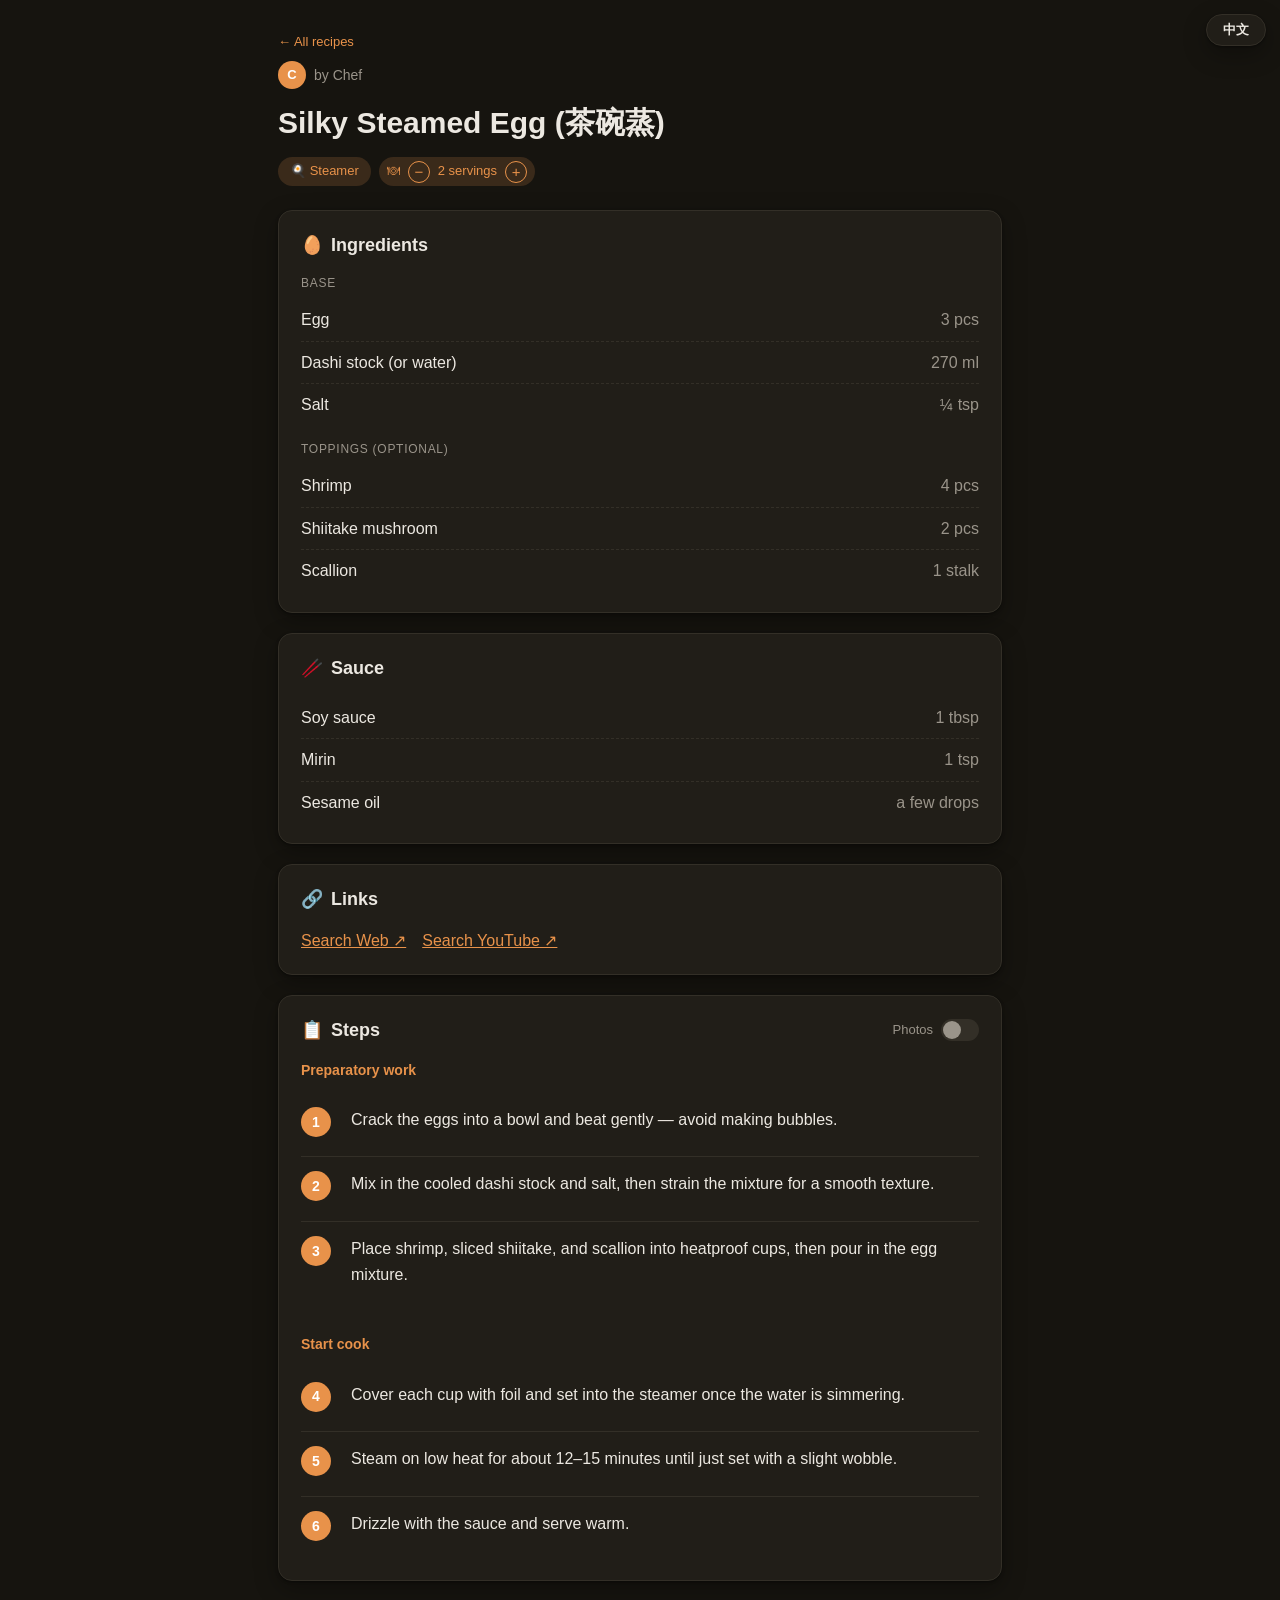
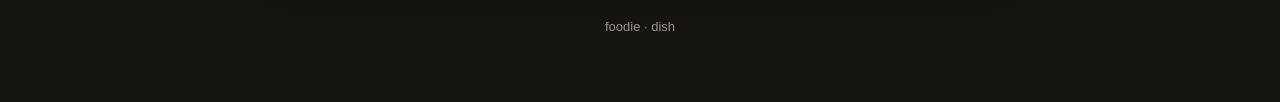
==== commit 3ae04af7: "Rename recipe "method" to "cookware" and add a cookware filter Reframe the per-recipe cooking method" ====
--- a/dish.html
+++ b/dish.html
@@ -15,7 +15,7 @@
     <div class="chef"><span class="avatar" id="chefAvatar"></span> <span id="chefBy"></span></div>
     <h1 id="dishName"></h1>
     <div class="tags">
-      <span class="tag method" id="tagMethod"></span>
+      <span class="cookware-pick" id="cookwarePick"></span>
       <span class="serving-stepper">
         <span class="ic">🍽</span>
         <button type="button" id="servMinus" aria-label="Fewer servings">−</button>
@@ -70,11 +70,13 @@
     const MIN_SERVINGS = 1, MAX_SERVINGS = 20;
     const $ = function (id) { return document.getElementById(id); };
     let i18n = null;           // i18n.json ui block: { en:{…}, zh:{…} }
+    let cookwareNames = null;  // cookware.json: { en:{CODE:…}, zh:{CODE:…} }
     let dish = null;           // currently rendered dish
     let dishId = null;
     let lang = "en";
     let servings = 1;          // current (adjustable) serving count
     let showPhotos = false;    // step photo visibility (off by default)
+    let cookwareIndex = 0;     // selected cookware (for dishes with a `cookware` list)
 
     function store(key, val) { try { localStorage.setItem(key, val); } catch (e) {} }
     function load(key) { try { return localStorage.getItem(key); } catch (e) { return null; } }
@@ -134,7 +136,34 @@
       $("chefAvatar").textContent = dish.chefInitial || "C";
       $("chefBy").textContent = ui.by;
       $("dishName").textContent = L.name;
-      $("tagMethod").textContent = L.method;
+
+      // Cookware picker — the top-level `cookware` field (a code, or an array
+      // of codes) lets the reader pick which cookware to use; steps tagged with
+      // that cookware code swap accordingly. Codes resolve to names via
+      // cookware.json (the data layer is language-neutral).
+      const cookwareCodes = Array.isArray(dish.cookware)
+        ? dish.cookware : (dish.cookware ? [dish.cookware] : []);
+      if (cookwareIndex >= cookwareCodes.length) cookwareIndex = 0;
+      const cookwareLabel = function (code) {
+        return (cookwareNames[lang] && cookwareNames[lang][code]) || code;
+      };
+      const pick = $("cookwarePick");
+      pick.innerHTML = "";
+      if (cookwareCodes.length === 1) {
+        pick.appendChild(el("span", "tag cookware", cookwareLabel(cookwareCodes[0])));
+      } else if (cookwareCodes.length > 1) {
+        cookwareCodes.forEach(function (code, i) {
+          const b = el("button", "tag cookware", cookwareLabel(code));
+          b.type = "button";
+          b.setAttribute("aria-pressed", i === cookwareIndex ? "true" : "false");
+          b.addEventListener("click", function () {
+            if (cookwareIndex === i) return;
+            cookwareIndex = i;
+            render();
+          });
+          pick.appendChild(b);
+        });
+      }
 
       // Serving stepper
       $("servLabel").textContent = servings + " " + (servings === 1 ? ui.serving : ui.servings);
@@ -181,7 +210,10 @@
       const steps = $("stepsBody");
       steps.innerHTML = "";
       let offset = 0;
-      L.steps.forEach(function (phase) {
+      const activeCookware = cookwareCodes[cookwareIndex];
+      L.steps.filter(function (phase) {
+        return phase.cookware == null || phase.cookware === activeCookware;
+      }).forEach(function (phase) {
         steps.appendChild(el("div", "phase", phase.phase));
         const ol = el("ol", "steps");
         ol.style.counterReset = "step " + offset;
@@ -203,10 +235,13 @@
         "<p style='color:var(--muted)'>Could not load recipe data from <code>data/</code>. Serve this page over HTTP — browsers block fetch on file://.</p>";
     }
 
-    fetch("i18n.json")
-      .then(function (r) { return r.json(); })
-      .then(function (json) {
-        i18n = json.ui;
+    Promise.all([
+      fetch("i18n.json").then(function (r) { return r.json(); }),
+      fetch("data/cookware.json").then(function (r) { return r.json(); })
+    ])
+      .then(function (res) {
+        i18n = res[0].ui;
+        cookwareNames = res[1];
         lang = i18n[load(LANG_KEY)] ? load(LANG_KEY) : "en";
         showPhotos = load(PHOTO_KEY) === "1";
         const qid = new URLSearchParams(location.search).get("id");
--- a/style.css
+++ b/style.css
@@ -58,7 +58,13 @@
   font-size: 13px; padding: 4px 12px; border-radius: 999px;
   background: var(--accent-soft); color: var(--accent); font-weight: 500;
 }
-.tag.method::before { content: "🔥 "; }
+.tag.cookware::before { content: "🍳 "; }
+
+/* Cookware picker — pill buttons that swap the step list */
+.cookware-pick { display: inline-flex; flex-wrap: wrap; gap: 6px; }
+button.tag.cookware { border: 0; cursor: pointer; font-family: inherit; }
+button.tag.cookware:hover { background: var(--accent); color: var(--bg); }
+button.tag.cookware[aria-pressed="true"] { background: var(--accent); color: var(--bg); }
 
 /* Serving stepper */
 .serving-stepper {
@@ -146,6 +152,9 @@
 ul.cuts .cut-desc { color: var(--muted); font-size: 14px; margin-top: 4px; }
 ul.cuts .cut-tip { color: var(--muted); font-size: 13px; margin-top: 4px; }
 ul.cuts .cut-tip::before { content: "💡 "; }
+ul.cuts .cut-links { margin-top: 6px; font-size: 13px; }
+ul.cuts .cut-links a { color: var(--accent); text-decoration: none; }
+ul.cuts .cut-links a:hover { text-decoration: underline; }
 ul.cuts .cut-cook { display: flex; flex-wrap: wrap; align-items: center; gap: 6px; margin-top: 6px; font-size: 12px; }
 ul.cuts .cook-label {
   color: var(--muted); text-transform: uppercase; letter-spacing: .04em; margin-right: 2px;
